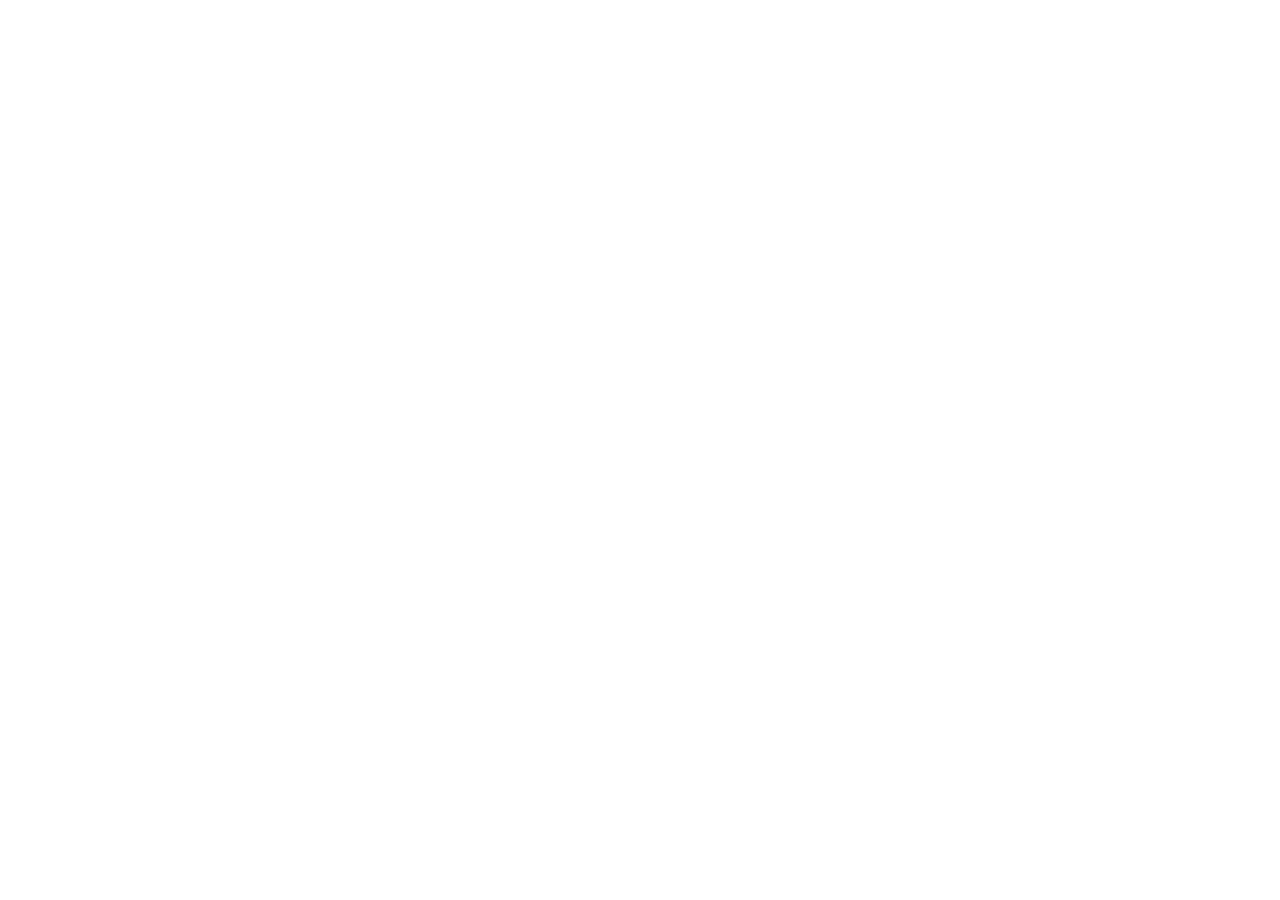
==== Cardapio.html @ 46e4daea "inicio projeto" ====
<!DOCTYPE html>
<html lang="pt-br">
<head>
    <meta charset="UTF-8">
    <meta name="viewport" content="width=device-width, initial-scale=1.0">
    <title>Cardápio</title>
</head>
<body>
    
</body>
</html>
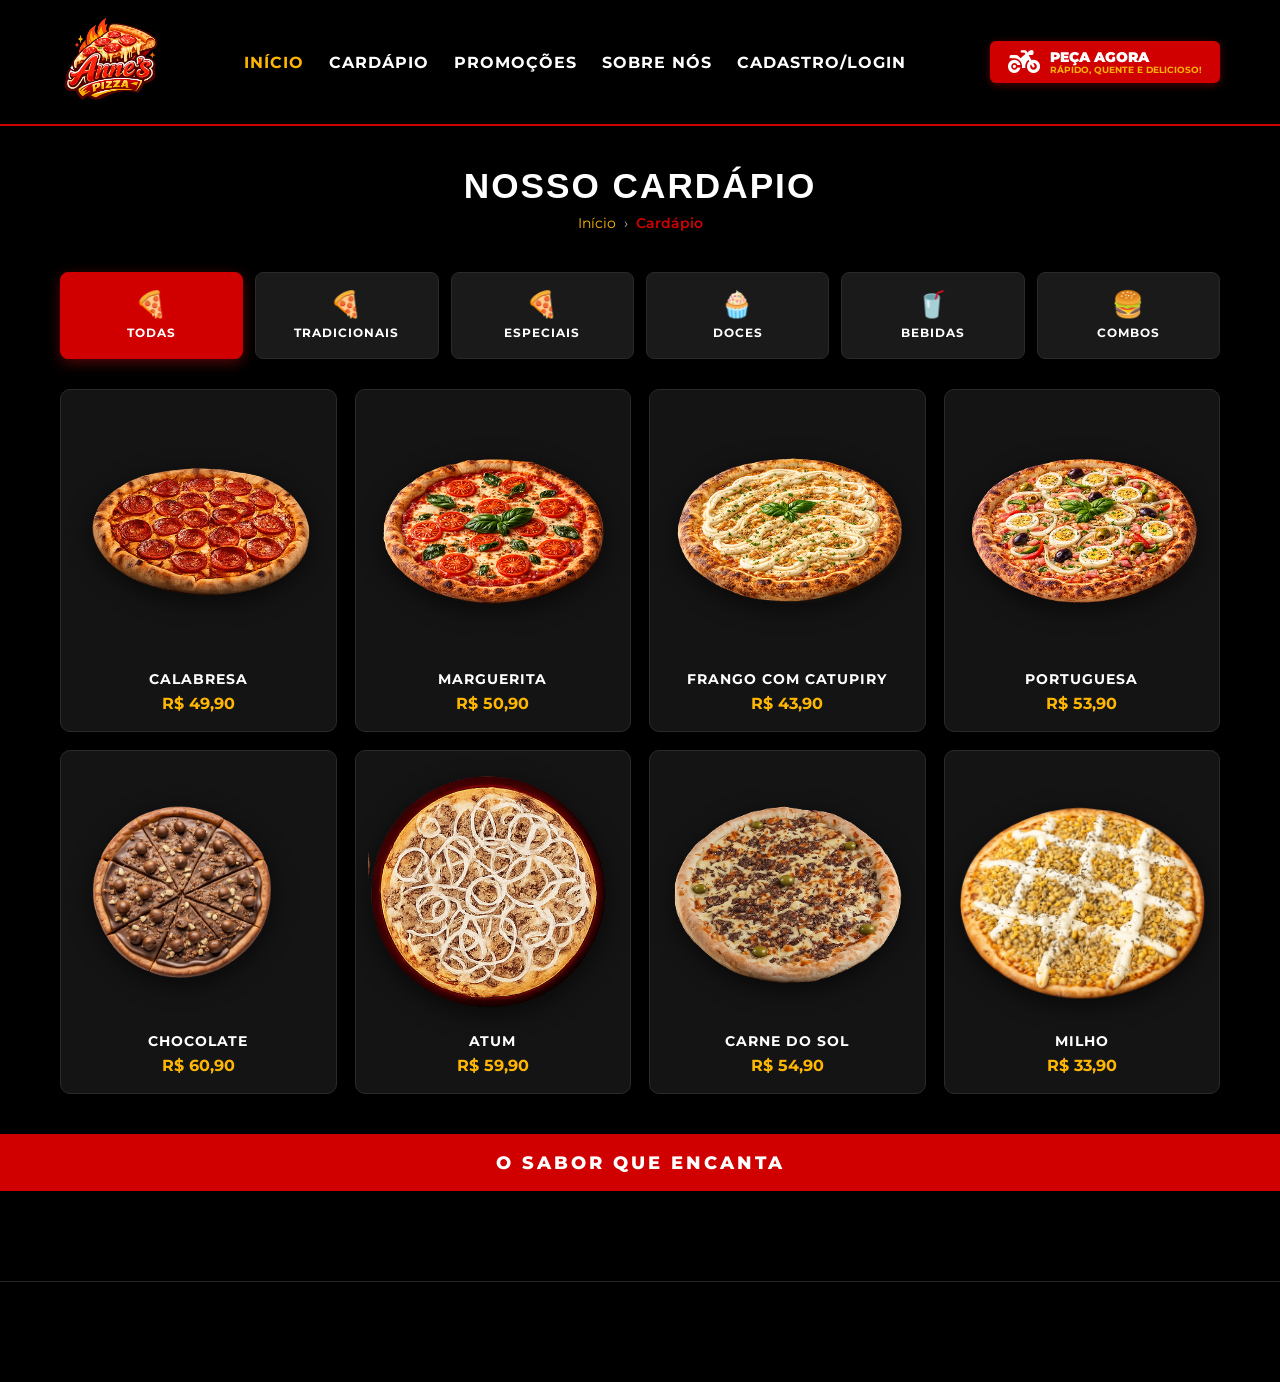
==== commit 9914e180: "Desenvolvimento da pagina cardapio" ====
--- a/Cardapio.html
+++ b/Cardapio.html
@@ -1,11 +1,159 @@
 <!DOCTYPE html>
-<html lang="pt-br">
+<html lang="pt-BR">
 <head>
     <meta charset="UTF-8">
     <meta name="viewport" content="width=device-width, initial-scale=1.0">
-    <title>Cardápio</title>
+    <title>Anne's Pizza - O Melhor Sabor</title>
+    <link rel="stylesheet" href="style.css">
+    <link rel="stylesheet" href="https://cdnjs.cloudflare.com/ajax/libs/font-awesome/6.4.0/css/all.min.css">
+    <link rel="preconnect" href="https://fonts.googleapis.com">
+    <link rel="preconnect" href="https://fonts.gstatic.com" crossorigin>
+    <!-- Fontes: Montserrat (corpo/títulos) + Yellowtail (script "As mais pedidas") + Bebas (logo alternativo) -->
+    <link href="https://fonts.googleapis.com/css2?family=Bebas+Neue&family=Montserrat:wght@400;600;700;900&family=Yellowtail&display=swap" rel="stylesheet">
 </head>
 <body>
-    
+
+    <!-- ==================== NAVBAR ==================== -->
+    <!-- Barra superior fixa, fundo preto, borda vermelha embaixo. -->
+    <header class="navbar">
+        <div class="container nav-container">
+            <!-- LOGO pequeno (imagem redonda do Anne's) no canto esquerdo -->
+            <div class="nav-logo">
+                <img src="img\Anne's pizza 1.png" alt="Anne's Pizza">
+            </div>
+
+            <!-- Links de navegação centralizados -->
+            <nav>
+                <ul class="nav-links">
+                    <li><a href="#" class="active">INÍCIO</a></li>
+                    <li><a href="#cardapio">CARDÁPIO</a></li>
+                    <li><a href="#promocoes">PROMOÇÕES</a></li>
+                    <li><a href="#sobre">SOBRE NÓS</a></li>
+                    <li><a href="login.html">CADASTRO/LOGIN</a></li>
+                </ul>
+            </nav>
+
+            <!-- Botão "PEÇA AGORA" vermelho à direita -->
+            <a href="#" class="btn-nav-order">
+                <i class="fa-solid fa-motorcycle"></i>
+                <div>
+                    <strong>PEÇA AGORA</strong>
+                    <small>RÁPIDO, QUENTE E DELICIOSO!</small>
+                </div>
+            </a>
+        </div>
+    </header>
+
+    <!-- ===== TÍTULO + BREADCRUMB ===== -->
+    <section class="page-title">
+        <div class="container">
+            <h1>NOSSO CARDÁPIO</h1>
+            <p class="breadcrumb">
+                <a href="index.html">Início</a> &nbsp;›&nbsp; <span>Cardápio</span>
+            </p>
+        </div>
+    </section>
+
+    <!-- ===== FILTRO DE CATEGORIAS ===== -->
+    <section class="categories">
+        <div class="container">
+            <div class="category-list">
+                <!-- data-filter define qual categoria mostrar; "all" = todas -->
+                <button class="cat-item active" data-filter="all">
+                    <div class="cat-icon">🍕</div>
+                    <span>TODAS</span>
+                </button>
+                <button class="cat-item" data-filter="tradicional">
+                    <div class="cat-icon">🍕</div>
+                    <span>TRADICIONAIS</span>
+                </button>
+                <button class="cat-item" data-filter="especial">
+                    <div class="cat-icon">🍕</div>
+                    <span>ESPECIAIS</span>
+                </button>
+                <button class="cat-item" data-filter="doce">
+                    <div class="cat-icon">🧁</div>
+                    <span>DOCES</span>
+                </button>
+                <button class="cat-item" data-filter="bebida">
+                    <div class="cat-icon">🥤</div>
+                    <span>BEBIDAS</span>
+                </button>
+                <button class="cat-item" data-filter="combo">
+                    <div class="cat-icon">🍔</div>
+                    <span>COMBOS</span>
+                </button>
+            </div>
+        </div>
+    </section>
+
+    <!-- ===== GRID DE PIZZAS ===== -->
+    <section class="menu">
+        <div class="container">
+            <div class="menu-grid">
+
+                <article class="menu-card" data-category="tradicional">
+                    <div class="menu-img"><img src="img\CALABRESA.png" alt="Pizza Calabresa"></div>
+                    <h3>CALABRESA</h3>
+                    <p class="price">R$ 49,90</p>
+                </article>
+
+                <article class="menu-card" data-category="tradicional">
+                    <div class="menu-img"><img src="img\MARGUERITA png.png" alt="Pizza Marguerita"></div>
+                    <h3>MARGUERITA</h3>
+                    <p class="price">R$ 50,90</p>
+                </article>
+
+                <article class="menu-card" data-category="especial">
+                    <div class="menu-img"><img src="img\FRANGO COM CATUP.png" alt="Pizza Frango com Catupiry"></div>
+                    <h3>FRANGO COM CATUPIRY</h3>
+                    <p class="price">R$ 43,90</p>
+                </article>
+
+                <article class="menu-card" data-category="tradicional">
+                    <div class="menu-img"><img src="img\PORTUGUESA image 10.png" alt="Pizza Portuguesa"></div>
+                    <h3>PORTUGUESA</h3>
+                    <p class="price">R$ 53,90</p>
+                </article>
+
+                <article class="menu-card" data-category="doce">
+                    <div class="menu-img"><img src="img\CHOCOLATE.png" alt="Pizza de Chocolate"></div>
+                    <h3>CHOCOLATE</h3>
+                    <p class="price">R$ 60,90</p>
+                </article>
+
+                <article class="menu-card" data-category="especial">
+                    <div class="menu-img"><img src="img\PIZZA DE ATUM.png" alt="Pizza de Atum"></div>
+                    <h3>ATUM</h3>
+                    <p class="price">R$ 59,90</p>
+                </article>
+
+                <article class="menu-card" data-category="especial">
+                    <div class="menu-img"><img src="img\PIZZA CARNE DE SOL.png" alt="Pizza Carne de Sol"></div>
+                    <h3>CARNE DO SOL</h3>
+                    <p class="price">R$ 54,90</p>
+                </article>
+
+                <article class="menu-card" data-category="tradicional">
+                    <div class="menu-img"><img src="img\PIZZA DE MILHO.png" alt="Pizza de Milho"></div>
+                    <h3>MILHO</h3>
+                    <p class="price">R$ 33,90</p>
+                </article>
+
+            </div>
+        </div>
+
+        <!-- Faixa vermelha inferior -->
+        <div class="menu-footer-banner">
+            <p>O SABOR QUE ENCANTA</p>
+        </div>
+    </section>
+
+    <!-- ===== FOOTER (mesmo da home) ===== -->
+    <footer class="main-footer">
+        <!-- reaproveite o mesmo footer do index.html -->
+    </footer>
+
+    <script src="cardapio.js"></script>
 </body>
-</html>+</html>
--- a/style.css
+++ b/style.css
@@ -0,0 +1,931 @@
+/* ====== RESET & VARIÁVEIS ====== */
+* { margin: 0; padding: 0; box-sizing: border-box; font-family: 'Montserrat', sans-serif; }
+
+:root {
+    --bg-dark: #0a0a0a;
+    --bg-fire: #1a0505;        /* Vermelho bem escuro do fundo do hero */
+    --primary-red: #d10000;
+    --primary-red-dark: #7a0000;
+    --primary-yellow: #ffb703;
+    --text-light: #ffffff;
+    --text-gray: #b3b3b3;
+    --card-bg: #141414;
+    --border-gold: #c29b38;
+}
+
+body { background-color: var(--bg-dark); color: var(--text-light); overflow-x: hidden; }
+.container { max-width: 1200px; margin: 0 auto; padding: 0 20px; }
+a { text-decoration: none; color: inherit; }
+ul { list-style: none; }
+
+/* ====== NAVBAR ====== */
+.navbar {
+    background-color: #000;
+    border-bottom: 2px solid var(--primary-red);
+    position: sticky; top: 0; z-index: 1000;
+    padding: 10px 0;
+}
+.nav-container { display: flex; align-items: center; justify-content: space-between; gap: 0px; }
+.nav-logo img { width: 100px; height: 100px; object-fit: contain; }
+
+.nav-links { display: flex; gap: 25px; }
+.nav-links a {
+    font-size: 1.0rem; font-weight: 700; letter-spacing: 1px;
+    transition: 0.3s;
+}
+.nav-links a:hover, .nav-links a.active { color: var(--primary-yellow); }
+
+/* Botão vermelho do topo com ícone da moto e duas linhas de texto */
+.btn-nav-order {
+    background-color: var(--primary-red);
+    display: flex; align-items: center; gap: 10px;
+    padding: 8px 18px; border-radius: 6px; color: #fff;
+    box-shadow: 0 2px 8px rgba(209,0,0,0.4);
+}
+.btn-nav-order i { font-size: 1.6rem; }
+.btn-nav-order div { display: flex; flex-direction: column; line-height: 1.1; }
+.btn-nav-order strong { font-size: 0.85rem; font-weight: 900; }
+.btn-nav-order small { font-size: 0.55rem; color: var(--primary-yellow); font-weight: 700; }
+
+/* ====== HERO ====== */
+/* Fundo com textura de fogo/madeira. Troque a URL por uma imagem sua se quiser. */
+.hero {
+    background:
+        linear-gradient(rgba(0,0,0,0.55), rgba(0,0,0,0.75)),
+        url("img/lenha 4k.png") center/cover no-repeat;
+    padding: 100px 0;
+    position: relative;
+}
+.hero-container {
+    display: flex; align-items: center; justify-content: space-between; gap: 40px;
+}
+.hero-content { max-width: 1000px; }
+.hero-content h1 {
+    font-size: 3.2rem; font-weight: 900; line-height: 1.05;
+    margin-bottom: 20px; text-transform: uppercase;
+    text-shadow: 2px 2px 0 #000;
+}
+.hero-content .highlight { color: var(--primary-yellow); }
+.hero-content p { font-size: 0.95rem; color: var(--text-gray); margin-bottom: 25px; }
+
+/* Botão principal vermelho */
+.btn-primary {
+    display: inline-flex; align-items: center; gap: 8px;
+    background-color: var(--primary-red);
+    color: #fff; padding: 14px 28px; font-weight: 900;
+    border-radius: 8px; font-size: 1rem;
+    box-shadow: 0 4px 12px rgba(209,0,0,0.5);
+    transition: 0.3s; text-transform: uppercase;
+}
+.btn-primary:hover { background-color: #a00000; transform: scale(1.03); }
+.subtext-arrow { display: block; margin-top: 10px; color: var(--primary-yellow); font-size: 0.75rem; font-weight: 700; }
+
+/* Logo/pizza grande do hero */
+.hero-image { flex-shrink: 50; }
+.hero-image img {
+    width: 100%; max-width: 520px;
+    border-radius: 0%;
+  }
+
+/* ====== FEATURES ====== */
+.features {
+    background-color: #0d0202;
+    border-top: 1px solid #330a0a;
+    border-bottom: 1px solid #330a0a;
+    padding: 25px 0;
+}
+.features-grid {
+    display: grid;
+    grid-template-columns: repeat(auto-fit, minmax(220px, 1fr));
+    gap: 20px;
+}
+.feature-card { display: flex; align-items: center; gap: 12px; }
+.feature-card i { font-size: 1.8rem; color: var(--primary-red); }
+.feature-card h3 { font-size: 0.8rem; color: var(--primary-yellow); margin-bottom: 3px; letter-spacing: 0.5px; }
+.feature-card p { font-size: 0.7rem; color: var(--text-gray); }
+
+/* ====== PIZZAS ====== */
+.pizzas-section { padding: 60px 0; }
+.section-title { text-align: center; margin-bottom: 40px; }
+.section-title .subtitle {
+    font-family: 'Yellowtail', cursive;
+    color: var(--primary-yellow);
+    font-size: 2rem; display: block;
+}
+.section-title h2 {
+    font-size: 2.3rem; font-weight: 900; letter-spacing: 3px; margin-top: -5px;
+}
+
+.pizza-grid {
+    display: grid;
+    grid-template-columns: repeat(auto-fit, minmax(230px, 1fr));
+    gap: 20px;
+}
+.pizza-card {
+    background-color: var(--card-bg);
+    border: 1px solid #2a2a2a;
+    border-radius: 12px;
+    padding: 25px 15px;
+    text-align: center;
+    transition: 0.3s;
+}
+.pizza-card:hover { transform: translateY(-5px); border-color: var(--border-gold); }
+
+.pizza-card img {
+    width: 150px; height: 150px; object-fit: cover;
+    border-radius: 50%; margin-bottom: 15px;
+}
+.pizza-card h3 { font-size: 1rem; margin-bottom: 8px; letter-spacing: 1px; }
+.pizza-card p {
+    font-size: 0.7rem; color: var(--text-gray);
+    min-height: 45px; margin-bottom: 15px; line-height: 1.4;
+}
+.pizza-card .price { font-size: 1.2rem; font-weight: 900; color: var(--primary-yellow); }
+
+.center-btn { text-align: center; margin-top: 40px; }
+.btn-secondary {
+    display: inline-block;
+    border: 2px dashed var(--primary-yellow);
+    color: var(--primary-yellow);
+    padding: 12px 25px; font-weight: 700; border-radius: 6px;
+    transition: 0.3s; font-size: 0.85rem; letter-spacing: 1px;
+}
+.btn-secondary:hover { background-color: var(--primary-yellow); color: #000; }
+
+/* ====== COMBO FAMÍLIA ====== */
+.banner-combo { padding: 40px 0 60px 0; }
+.combo-box {
+    background: linear-gradient(90deg, #a00000 0%, #4a0000 100%);
+    border-radius: 12px;
+    padding: 25px 40px;
+    display: flex; align-items: center; justify-content: space-between; gap: 20px;
+    box-shadow: 0 10px 30px rgba(209,0,0,0.25);
+}
+.combo-text h2 { font-size: 2.2rem; font-weight: 900; line-height: 1; }
+.combo-info { text-align: left; }
+.combo-desc { font-size: 1rem; font-weight: 700; margin-bottom: 8px; line-height: 1.2; }
+.combo-price { font-size: 0.75rem; }
+.combo-price span { display: block; font-size: 1.8rem; font-weight: 900; color: var(--primary-yellow); }
+
+.combo-img img { width: 250px; }
+.combo-cta { text-align: center; }
+.combo-cta small { display: block; margin-top: 8px; color: var(--primary-yellow); font-size: 0.7rem; font-weight: 700; }
+
+/* ====== FOOTER ====== */
+.footer { background-color: #050505; border-top: 1px solid #222; padding: 40px 0; }
+.footer-grid {
+    display: grid;
+    grid-template-columns: 1.4fr 1fr 1.2fr 1fr;
+    gap: 30px;
+    align-items: start;
+}
+.footer-logo { width: 100px; margin-bottom: 8px; }
+.footer-brand p { font-size: 0.8rem; color: var(--text-gray); margin: 8px 0; }
+.socials a { font-size: 1.8rem; margin-right: 20.0px; color: var(--text-light); transition: 0.3s; }
+.socials a:hover { color: var(--primary-yellow); }
+
+.footer-info { display: flex; gap: 12px; }
+.footer-info i { font-size: 1.4rem; color: var(--primary-red); margin-top: 8px; }
+.footer-info h4 { font-size: 0.75rem; color: var(--primary-yellow); margin-bottom: 10px; letter-spacing: 1px; }
+.footer-info p { font-size: 0.75rem; color: var(--text-gray); line-height: 1.5; }
+
+/* ====== RESPONSIVIDADE MOBILE ====== */
+@media (max-width: 900px) {
+    .nav-links { display: none; }
+    .hero-container { flex-direction: column; text-align: center; }
+    .hero-content h1 { font-size: 2.2rem; }
+    .combo-box { flex-direction: column; text-align: center; }
+    .combo-img img { width: 100%; max-width: 220px; }
+    .footer-grid { grid-template-columns: 1fr 1fr; }
+}
+@media (max-width: 500px) {
+    .footer-grid { grid-template-columns: 1fr; }
+    .btn-nav-order small { display: none; }
+}
+/* ===== CARROSSEL DE PIZZAS ===== */
+
+/* Wrapper posiciona as setas nas laterais do viewport */
+.carousel {
+    position: relative;
+    margin: 40px 0 20px;
+}
+
+/* Viewport = janela visível; overflow escondido corta o que sai da tela */
+.carousel-viewport {
+    overflow: hidden;
+    margin: 0 60px; /* espaço reservado para as setas nas laterais */
+}
+
+/* Track = fila horizontal com todos os cards; é ela que se move via translateX */
+.carousel-track {
+    display: flex;
+    gap: 20px;
+    transition: transform .5s ease;
+    transform: translateX(0); /* animação suave ao trocar de slide */
+    will-change: transform;
+}
+
+/* Cada card ocupa 1/4 da viewport (mostra 4 por vez no desktop).
+   flex: 0 0 calc(...) impede que os cards encolham para caber. */
+.carousel-track .pizza-card {
+    flex: 0 0 calc((100% - 60px) / 4); /* 4 cards visíveis com 3 gaps de 20px */
+    box-sizing: border-box;
+    margin: 0; /* zera margens antigas do grid */
+}
+
+/* Botões de navegação (setas) */
+.carousel-btn {
+    position: absolute;
+    top: 50%;
+    transform: translateY(-50%);
+    width: 44px;
+    height: 44px;
+    border-radius: 50%;
+    border: 1px solid var(--primary-yellow);
+    background: rgba(0, 0, 0, 0.6);
+    color: var(--primary-yellow);
+    font-size: 1.2rem;
+    cursor: pointer;
+    z-index: 2;
+    transition: background 0.3s, color 0.3s;
+}
+.carousel-btn:hover {
+    background: var(--primary-yellow);
+    color: #000;
+}
+.carousel-btn.prev { left: 0; }
+.carousel-btn.next { right: 0; }
+.carousel-btn:disabled { opacity: 0.35; cursor: not-allowed; }
+
+/* Indicadores (bolinhas) abaixo do carrossel */
+.carousel-dots {
+    display: flex;
+    justify-content: center;
+    gap: 8px;
+    margin-top: 20px;
+}
+.carousel-dots button {
+    width: 10px;
+    height: 10px;
+    border-radius: 50%;
+    border: none;
+    background: #555;
+    cursor: pointer;
+    padding: 0;
+    transition: background 0.3s, transform 0.3s;
+}
+.carousel-dots button.active {
+    background: var(--primary-yellow);
+    transform: scale(1.2);
+}
+
+/* Responsivo: 2 cards no tablet, 1 no mobile */
+@media (max-width: 992px) {
+    .carousel-track .pizza-card {
+        flex: 0 0 calc((100% - 20px) / 2); /* 2 visíveis */
+    }
+}
+@media (max-width: 600px) {
+    .carousel-viewport { margin: 0 50px; }
+    .carousel-track .pizza-card {
+        flex: 0 0 100%; /* 1 visível */
+    }
+}
+
+
+
+
+/* apartir daqui pagina login*/
+/* ===========================
+   RESET
+=========================== */
+
+*{
+    margin:0;
+    padding:0;
+    box-sizing:border-box;
+}
+
+body{
+    background:#000;
+    color:#fff;
+    font-family:'Poppins',sans-serif;
+}
+
+.cadastro{
+    width:100%;
+    max-width:1280px;
+    margin:auto;
+    padding:40px 80px;
+}
+
+/* ===========================
+   LOGO
+=========================== */
+
+.logo{
+    display:flex;
+    justify-content:center;
+    margin-bottom:25px;
+}
+
+.logo img{
+    width:240px;
+}
+
+/* ===========================
+   TITULO
+=========================== */
+
+h1{
+    font-family:'Oswald',sans-serif;
+    font-size:50px;
+    font-weight:600;
+    text-align:center;
+    margin-bottom:45px;
+    letter-spacing:2px;
+}
+
+/* ===========================
+   FORM
+=========================== */
+
+form{
+    width:100%;
+}
+
+.grupo{
+    display:flex;
+    flex-direction:column;
+    margin-bottom:25px;
+}
+
+.grupo label{
+    font-size:15px;
+    margin-bottom:10px;
+    font-weight:500;
+}
+
+.grupo input{
+    width:100%;
+    height:58px;
+    background:transparent;
+    border:2px solid #ffffff;
+    border-radius:14px;
+    color:#fff;
+    padding:0 18px;
+    font-size:16px;
+    outline:none;
+    transition:.3s;
+}
+
+.grupo input:focus{
+    border-color:#E11B22;
+    box-shadow:0 0 10px rgba(225,27,34,.4);
+}
+
+/* ===========================
+   COLUNAS
+=========================== */
+
+.duas-colunas{
+    display:grid;
+    grid-template-columns:1fr 1fr;
+    gap:25px;
+}
+
+.tres-colunas{
+    display:grid;
+    grid-template-columns:180px 1fr 1fr;
+    gap:25px;
+    margin-bottom:10px;
+}
+
+.pequeno{
+    max-width:220px;
+}
+
+/* ===========================
+   SENHA
+=========================== */
+
+.senha{
+    position:relative;
+}
+
+.senha i{
+    position:absolute;
+    right:20px;
+    top:20px;
+    cursor:pointer;
+    color:#fff;
+}
+/* ===========================
+   SUBTÍTULO
+=========================== */
+
+h2{
+    font-family:'Oswald',sans-serif;
+    font-size:34px;
+    font-weight:500;
+    margin:50px 0 30px;
+    letter-spacing:1px;
+}
+
+/* ===========================
+   CHECKBOX
+=========================== */
+
+.checkbox{
+    margin:35px 0;
+}
+
+.checkbox label{
+    display:flex;
+    align-items:center;
+    gap:12px;
+    cursor:pointer;
+    font-size:15px;
+    color:#fff;
+}
+
+.checkbox input{
+    display:none;
+}
+
+.checkmark{
+    width:22px;
+    height:22px;
+    border:2px solid #E11B22;
+    border-radius:6px;
+    position:relative;
+    transition:.3s;
+}
+
+.checkbox input:checked + .checkmark{
+    background:#E11B22;
+}
+
+.checkbox input:checked + .checkmark::after{
+    content:"✓";
+    color:#fff;
+    position:absolute;
+    left:50%;
+    top:50%;
+    transform:translate(-50%,-55%);
+    font-size:14px;
+    font-weight:bold;
+}
+
+/* ===========================
+   BOTÃO
+=========================== */
+
+.btn-cadastro{
+    width:100%;
+    height:62px;
+    border:none;
+    border-radius:14px;
+    background:#E11B22;
+    color:#fff;
+    font-size:20px;
+    font-weight:600;
+    cursor:pointer;
+    transition:.3s;
+    display:flex;
+    justify-content:center;
+    align-items:center;
+    gap:12px;
+    margin-top:10px;
+}
+
+.btn-cadastro:hover{
+    background:#c3151b;
+    transform:translateY(-3px);
+    box-shadow:0 10px 25px rgba(225,27,34,.45);
+}
+
+.btn-cadastro:active{
+    transform:scale(.98);
+}
+
+/* ===========================
+   FOOTER
+=========================== */
+
+footer{
+    margin-top:90px;
+    border-top:1px solid rgba(255,255,255,.15);
+    padding:50px 0;
+    display:grid;
+    grid-template-columns:2fr 1fr 1fr 1fr;
+    gap:40px;
+}
+
+.footer-logo img{
+    width:170px;
+    margin-bottom:18px;
+}
+
+.footer-logo p{
+    color:#cfcfcf;
+    line-height:26px;
+    margin-bottom:20px;
+}
+
+.redes{
+    display:flex;
+    gap:15px;
+}
+
+.redes a{
+    width:45px;
+    height:45px;
+    border-radius:50%;
+    background:#E11B22;
+    display:flex;
+    align-items:center;
+    justify-content:center;
+    color:#fff;
+    text-decoration:none;
+    transition:.3s;
+}
+
+.redes a:hover{
+    transform:translateY(-5px);
+}
+
+.footer-item{
+    display:flex;
+    gap:15px;
+    align-items:flex-start;
+}
+
+.footer-item i{
+    color:#E11B22;
+    font-size:24px;
+    margin-top:4px;
+}
+
+.footer-item h3{
+    font-family:'Oswald',sans-serif;
+    font-size:20px;
+    margin-bottom:10px;
+    letter-spacing:1px;
+}
+
+.footer-item p{
+    color:#d8d8d8;
+    line-height:24px;
+}
+/* ===========================
+   ANIMAÇÕES
+=========================== */
+
+@keyframes fadeUp{
+
+    from{
+
+        opacity:0;
+        transform:translateY(30px);
+
+    }
+
+    to{
+
+        opacity:1;
+        transform:translateY(0);
+
+    }
+
+}
+
+.logo{
+
+    animation:fadeUp .6s ease;
+
+}
+
+h1{
+
+    animation:fadeUp .8s ease;
+
+}
+
+form{
+
+    animation:fadeUp 1s ease;
+
+}
+
+footer{
+
+    animation:fadeUp 1.2s ease;
+
+}
+
+/* ===========================
+   HOVER DOS INPUTS
+=========================== */
+
+.grupo input:hover{
+
+    border-color:#E11B22;
+
+}
+
+/* ===========================
+   PLACEHOLDER
+=========================== */
+
+input::placeholder{
+
+    color:#9b9b9b;
+
+}
+
+/* ===========================
+   BARRA DE ROLAGEM
+=========================== */
+
+::-webkit-scrollbar{
+
+    width:8px;
+
+}
+
+::-webkit-scrollbar-track{
+
+    background:#000;
+
+}
+
+::-webkit-scrollbar-thumb{
+
+    background:#E11B22;
+    border-radius:10px;
+
+}
+
+::-webkit-scrollbar-thumb:hover{
+
+    background:#c2151a;
+
+}
+
+/* ===========================
+   RESPONSIVIDADE
+=========================== */
+
+@media(max-width:1100px){
+
+    .cadastro{
+
+        padding:40px;
+
+    }
+
+    footer{
+
+        grid-template-columns:1fr 1fr;
+
+        gap:35px;
+
+    }
+
+}
+
+@media(max-width:850px){
+
+    .duas-colunas{
+
+        grid-template-columns:1fr;
+
+    }
+
+    .tres-colunas{
+
+        grid-template-columns:1fr;
+
+    }
+
+    .pequeno{
+
+        max-width:100%;
+
+    }
+
+    h1{
+
+        font-size:40px;
+
+    }
+
+    h2{
+
+        font-size:28px;
+
+    }
+
+    .logo img{
+
+        width:190px;
+
+    }
+
+}
+
+@media(max-width:600px){
+
+    .cadastro{
+
+        padding:25px;
+
+    }
+
+    footer{
+
+        grid-template-columns:1fr;
+
+        text-align:center;
+
+    }
+
+    .footer-item{
+
+        justify-content:center;
+
+    }
+
+    .redes{
+
+        justify-content:center;
+
+    }
+
+    .btn-cadastro{
+
+        font-size:18px;
+
+    }
+
+}
+
+
+
+
+
+
+
+
+
+
+
+
+
+
+
+
+
+
+
+
+
+
+
+
+
+
+
+/* CARDÁPIO */
+
+/* ============================================
+   PÁGINA CARDÁPIO
+   Complementa o style.css (variáveis, header, footer)
+   ============================================ */
+
+/* ---- TÍTULO DA PÁGINA ---- */
+.page-title {
+    text-align: center;
+    padding: 40px 0 20px;
+}
+.page-title h1 {
+    font-size: 2.2rem;
+    letter-spacing: 2px;
+    color: var(--text-light);
+    margin-bottom: 8px;
+}
+.breadcrumb {
+    font-size: 0.9rem;
+    color: var(--text-gray);
+}
+.breadcrumb a { color: var(--primary-yellow); text-decoration: none; }
+.breadcrumb span { color: var(--primary-red); font-weight: 600; }
+
+/* ---- BARRA DE CATEGORIAS ---- */
+.categories { padding: 20px 0 30px; }
+.category-list {
+    display: grid;
+    grid-template-columns: repeat(6, 1fr);
+    gap: 12px;
+}
+.cat-item {
+    background: #1a1a1a;
+    border: 1px solid #2a2a2a;
+    border-radius: 8px;
+    padding: 18px 8px;
+    color: var(--text-light);
+    font-size: 0.75rem;
+    font-weight: 700;
+    letter-spacing: 1px;
+    cursor: pointer;
+    display: flex;
+    flex-direction: column;
+    align-items: center;
+    gap: 8px;
+    transition: all 0.25s ease;
+}
+.cat-item .cat-icon {
+    font-size: 1.6rem;
+    line-height: 1;
+}
+.cat-item:hover { border-color: var(--primary-red); }
+.cat-item.active {
+    background: var(--primary-red);
+    border-color: var(--primary-red);
+    box-shadow: 0 4px 14px rgba(200,20,20,0.4);
+}
+
+/* ---- GRID DE PIZZAS ---- */
+.menu { padding-bottom: 0; }
+.menu-grid {
+    display: grid;
+    grid-template-columns: repeat(4, 1fr);
+    gap: 18px;
+    margin-bottom: 40px;
+}
+.menu-card {
+    background: #141414;
+    border: 1px solid #2a2a2a;
+    border-radius: 10px;
+    padding: 18px 12px;
+    text-align: center;
+    transition: transform 0.25s ease, border-color 0.25s ease;
+}
+.menu-card:hover {
+    transform: translateY(-4px);
+    border-color: var(--primary-yellow);
+}
+.menu-img {
+    width: 100%;
+    aspect-ratio: 1 / 1;
+    display: flex;
+    align-items: center;
+    justify-content: center;
+    margin-bottom: 12px;
+}
+.menu-img img {
+    max-width: 100%;
+    max-height: 100%;
+    object-fit: contain;
+    filter: drop-shadow(0 6px 12px rgba(0,0,0,0.6));
+}
+.menu-card h3 {
+    font-size: 0.9rem;
+    letter-spacing: 1px;
+    color: var(--text-light);
+    margin-bottom: 6px;
+}
+.menu-card .price {
+    color: var(--primary-yellow);
+    font-weight: 700;
+    font-size: 1rem;
+}
+
+/* Estado "escondido" pelo filtro */
+.menu-card.hidden { display: none; }
+
+/* ---- FAIXA VERMELHA INFERIOR ---- */
+.menu-footer-banner {
+    background: var(--primary-red);
+    text-align: center;
+    padding: 18px 0;
+    margin-top: 30px;
+}
+.menu-footer-banner p {
+    color: #fff;
+    font-weight: 800;
+    letter-spacing: 3px;
+    font-size: 1.1rem;
+}
+
+/* ---- RESPONSIVO ---- */
+@media (max-width: 992px) {
+    .menu-grid { grid-template-columns: repeat(3, 1fr); }
+    .category-list { grid-template-columns: repeat(3, 1fr); }
+}
+@media (max-width: 640px) {
+    .menu-grid { grid-template-columns: repeat(2, 1fr); }
+    .category-list { grid-template-columns: repeat(2, 1fr); }
+    .page-title h1 { font-size: 1.6rem; }
+}
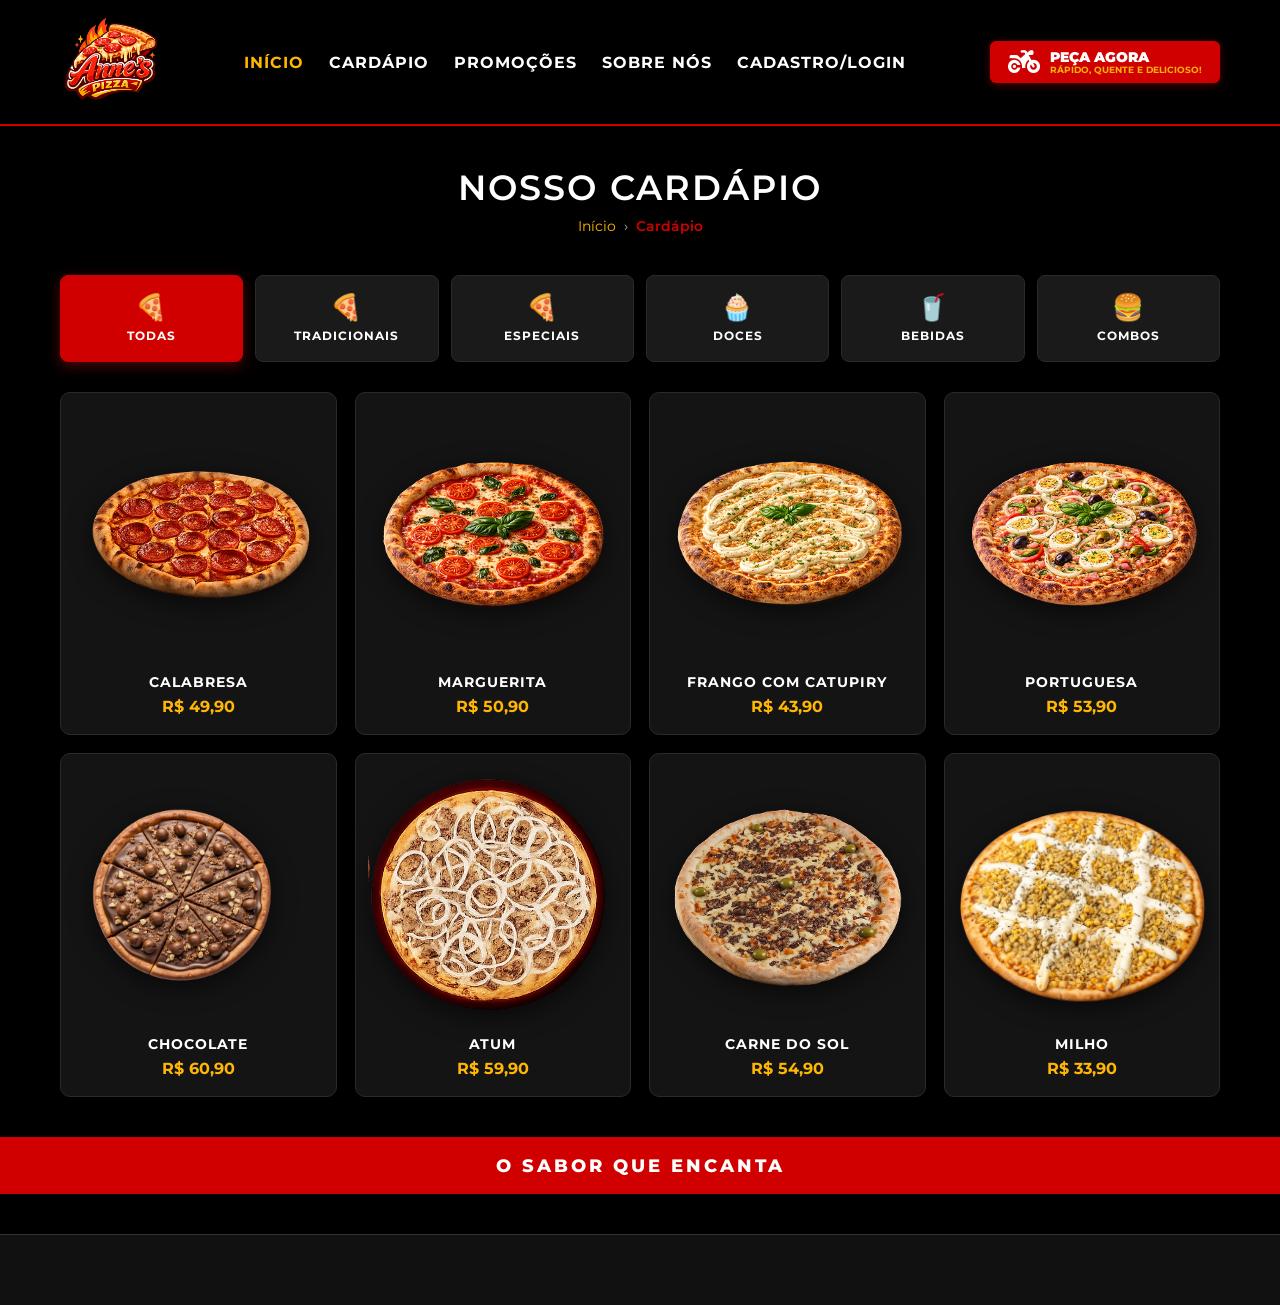
==== commit 4fc40974: "Desenvolvimento da tela PROMOÇÕES" ====
--- a/Cardapio.html
+++ b/Cardapio.html
@@ -25,9 +25,9 @@
             <!-- Links de navegação centralizados -->
             <nav>
                 <ul class="nav-links">
-                    <li><a href="#" class="active">INÍCIO</a></li>
-                    <li><a href="#cardapio">CARDÁPIO</a></li>
-                    <li><a href="#promocoes">PROMOÇÕES</a></li>
+                    <li><a href="index.html" class="active">INÍCIO</a></li>
+                    <li><a href="Cardapio.html">CARDÁPIO</a></li>
+                    <li><a href="Promocao.html">PROMOÇÕES</a></li>
                     <li><a href="#sobre">SOBRE NÓS</a></li>
                     <li><a href="login.html">CADASTRO/LOGIN</a></li>
                 </ul>
--- a/style.css
+++ b/style.css
@@ -83,7 +83,7 @@
 /* Logo/pizza grande do hero */
 .hero-image { flex-shrink: 50; }
 .hero-image img {
-    width: 100%; max-width: 520px;
+    width: 100%; max-width: 920px;
     border-radius: 0%;
   }
 
@@ -338,7 +338,7 @@
 =========================== */
 
 h1{
-    font-family:'Oswald',sans-serif;
+    font-family:'Montserrat',sans-serif;
     font-size:50px;
     font-weight:600;
     text-align:center;
@@ -929,3 +929,443 @@
     .category-list { grid-template-columns: repeat(2, 1fr); }
     .page-title h1 { font-size: 1.6rem; }
 }
+
+
+
+
+/*  PROMOÇÃO */
+
+*{
+    margin:0;
+    padding:0;
+    box-sizing:border-box;
+}
+
+body{
+    background:#000;
+    color:#fff;
+    font-family:'Poppins',sans-serif;
+}
+
+.container{
+    width:1200px;
+    max-width:95%;
+    margin:auto;
+}
+
+/* ===========================
+        HEADER
+=========================== */
+
+header{
+    background:#000;
+    border-bottom:1px solid #222;
+}
+
+.nav{
+    height:95px;
+    display:flex;
+    align-items:center;
+    justify-content:space-between;
+}
+
+.logo{
+    width:95px;
+}
+
+nav ul{
+    display:flex;
+    list-style:none;
+    gap:55px;
+}
+
+nav a{
+    text-decoration:none;
+    color:#fff;
+    font-weight:600;
+    transition:.3s;
+}
+
+nav a:hover,
+nav .ativo{
+    color:#d31919;
+}
+
+.btn-header{
+    background:#d71414;
+    color:#fff;
+    padding:15px 22px;
+    border-radius:18px;
+    text-decoration:none;
+    display:flex;
+    align-items:center;
+    gap:15px;
+    transition:.3s;
+}
+
+.btn-header:hover{
+    transform:scale(1.05);
+}
+
+.btn-header i{
+    font-size:34px;
+}
+
+.btn-header h3{
+    font-size:24px;
+}
+
+.btn-header span{
+    font-size:12px;
+}
+
+/* ===========================
+        TITULO
+=========================== */
+
+.titulo{
+    text-align:center;
+    margin-top:40px;
+}
+
+.titulo h1{
+    font-family:Anton,sans-serif;
+    font-size:72px;
+    letter-spacing:2px;
+}
+
+.titulo p{
+    color:#f5b11c;
+    margin-top:15px;
+    font-weight:600;
+}
+
+/* ===========================
+        BANNER
+=========================== */
+
+.banner{
+    width:1200px;
+    max-width:95%;
+    margin:45px auto;
+
+    background:#5b0909;
+
+    border-radius:18px;
+
+    display:flex;
+
+    justify-content:space-between;
+
+    align-items:center;
+
+    padding:35px;
+
+    position:relative;
+}
+
+.texto-banner h2{
+    font-family:Anton;
+    font-size:70px;
+}
+
+.texto-banner h1{
+    font-family:Anton;
+    color:#ffc21a;
+    font-size:82px;
+}
+
+.preco h3{
+    color:#ffc21a;
+    font-size:44px;
+}
+
+.preco h4{
+    font-size:34px;
+    margin:10px 0;
+}
+
+.preco span{
+    color:#ddd;
+}
+
+.preco h2{
+    color:#ffc21a;
+    font-size:55px;
+}
+
+
+.banner-img .coca{
+    width:420px;
+    margin:0 -20px;
+    z-index:10;
+}
+
+.btn-banner{
+    position:absolute;
+    bottom:-20px;
+    right:40px;
+
+    background:#ffb300;
+    color:#000;
+
+    padding:18px 28px;
+
+    border-radius:12px;
+
+    text-decoration:none;
+
+    font-weight:bold;
+
+    display:flex;
+    align-items:center;
+    gap:12px;
+}
+
+.btn-banner:hover{
+    background:#ffd24d;
+}
+
+/* ===========================
+        CARDS
+=========================== */
+
+.cards{
+
+    width:1200px;
+
+    max-width:95%;
+
+    margin:auto;
+
+    display:grid;
+
+    grid-template-columns:repeat(3,1fr);
+
+    gap:25px;
+}
+
+.card{
+
+    border:2px solid #a51616;
+
+    border-radius:18px;
+
+    background:#080808;
+
+    padding:25px;
+
+    min-height:620px;
+
+    text-align:center;
+
+    transition:.35s;
+}
+
+.card:hover{
+
+    transform:translateY(-10px);
+
+    box-shadow:0 0 30px rgba(255,0,0,.35);
+
+}
+
+.card h1{
+
+    font-size:65px;
+
+    font-family:Anton;
+
+    color:#ffc21a;
+}
+
+.card h2{
+
+    font-size:38px;
+
+    font-family:Anton;
+}
+
+.card h3{
+
+    font-size:30px;
+
+    color:#ffc21a;
+}
+
+.card p{
+
+    margin-top:15px;
+
+    font-size:22px;
+}
+
+.card img{
+
+    width:90%;
+
+    margin-top:35px;
+}
+
+.destaque{
+
+    background:url("img/fundo-combo.jpg");
+
+    background-size:cover;
+
+    background-position:center;
+}
+
+.garrafa{
+
+    width:130px !important;
+}
+
+/* ===========================
+        OBS
+=========================== */
+
+.obs{
+
+    text-align:center;
+
+    margin:55px 0;
+
+    font-size:22px;
+
+    font-family:Anton;
+}
+
+/* ===========================
+        FOOTER
+=========================== */
+
+footer{
+
+    background:#111;
+
+    padding:35px 0;
+
+    margin-top:40px;
+}
+
+.footer{
+
+    display:grid;
+
+    grid-template-columns:repeat(5,1fr);
+
+    gap:30px;
+
+    align-items:center;
+}
+
+.logo-footer{
+
+    width:110px;
+}
+
+.footer h3{
+
+    color:#f4b019;
+
+    margin-bottom:12px;
+
+    font-size:18px;
+}
+
+.footer p{
+
+    color:#ddd;
+
+    line-height:28px;
+}
+
+.redes{
+
+    margin-top:15px;
+
+    display:flex;
+
+    gap:15px;
+}
+
+.redes i{
+
+    width:40px;
+
+    height:40px;
+
+    border-radius:50%;
+
+    background:#fff;
+
+    color:#000;
+
+    display:flex;
+
+    justify-content:center;
+
+    align-items:center;
+
+    cursor:pointer;
+
+    transition:.3s;
+}
+
+.redes i:hover{
+
+    background:#d71414;
+
+    color:#fff;
+}
+
+/* ===========================
+        RESPONSIVO
+=========================== */
+
+@media(max-width:1000px){
+
+.nav{
+
+flex-direction:column;
+
+height:auto;
+
+padding:20px;
+
+gap:20px;
+
+}
+
+.banner{
+
+flex-direction:column;
+
+text-align:center;
+
+gap:30px;
+
+}
+
+.cards{
+
+grid-template-columns:1fr;
+
+}
+
+.footer{
+
+grid-template-columns:1fr;
+
+text-align:center;
+
+}
+
+.banner-img{
+
+flex-direction:column;
+
+}
+
+}
